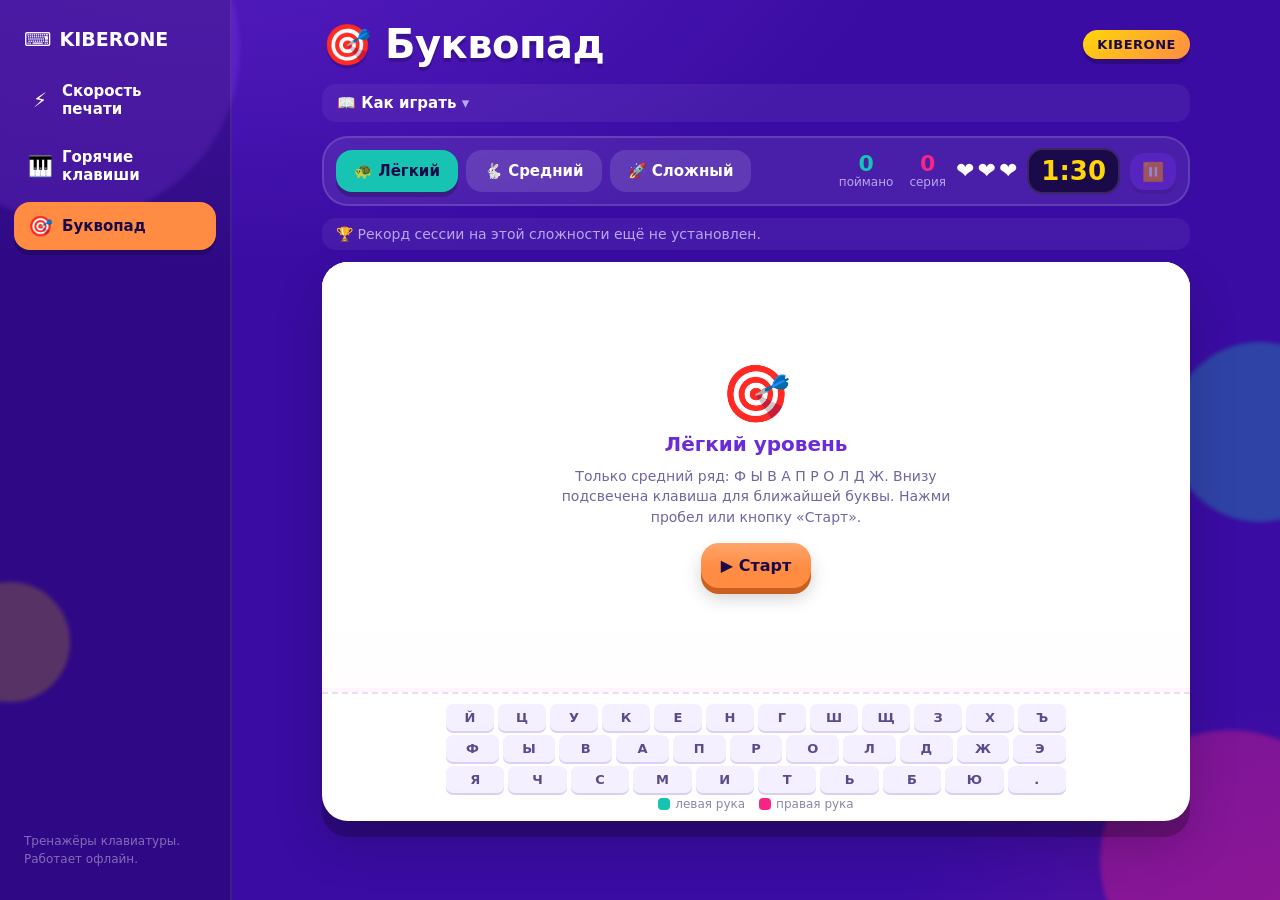
==== game.html @ 8bb919a3 "2.0 new style, new gamemode, bugfix" ====
<!DOCTYPE html>
<html lang="ru">
<head>
<meta charset="utf-8">
<meta name="viewport" content="width=device-width, initial-scale=1, viewport-fit=cover">
<title>🎯 Буквопад — KIBERONE</title>
<link rel="stylesheet" href="styles.css">
</head>
<body class="page-game">
<canvas id="confetti"></canvas>
<div class="blob b1"></div><div class="blob b2"></div><div class="blob b3"></div><div class="blob b4"></div>

<div class="app">
<aside class="side">
  <div class="side-brand"><span>⌨️</span> KIBERONE</div>
  <a class="nav-item" href="typing-trainer.html"><span class="ic">⚡</span> Скорость печати</a>
  <a class="nav-item" href="hotkeys.html"><span class="ic">🎹</span> Горячие клавиши</a>
  <a class="nav-item active" href="game.html"><span class="ic">🎯</span> Буквопад</a>
  <div class="side-foot">Тренажёры клавиатуры.<br>Работает офлайн.</div>
</aside>

<div class="wrap">
  <header>
    <h1><span class="kbd">🎯</span> Буквопад</h1>
    <div class="brand">KIBERONE</div>
  </header>
  <details class="howto" id="howto">
    <summary>📖 Как играть</summary>
    <ul>
      <li>Сверху падают буквы. Нажми нужную клавишу, пока буква не долетела до низа.</li>
      <li>Если на экране две одинаковые буквы, исчезнет та, что ниже.</li>
      <li>Упавшая буква отнимает одну жизнь из трёх. Неверная клавиша жизнь не отнимает, но сбрасывает серию.</li>
      <li>Продержись <b>90 секунд</b>: к концу раунда буквы падают быстрее.</li>
      <li><b>Пробел</b> — старт, <b>Esc</b> — пауза. Раскладку переключать не нужно.</li>
    </ul>
  </details>

  <div class="panel">
    <div class="modes" role="group" aria-label="Сложность">
      <button class="mode teal" id="mEasy" aria-pressed="true">🐢 Лёгкий</button>
      <button class="mode yellow" id="mMedium" aria-pressed="false">🐇 Средний</button>
      <button class="mode pink" id="mHard" aria-pressed="false">🚀 Сложный</button>
    </div>
    <div class="spacer"></div>
    <div class="hud">
      <div class="stats">
        <div class="t"><b id="cCaught">0</b><span>поймано</span></div>
        <div class="p"><b id="cStreak">0</b><span>серия</span></div>
      </div>
      <div class="lives" id="lives" aria-label="Жизни"><span>❤️</span><span>❤️</span><span>❤️</span></div>
      <div class="clock" id="clock"><b id="time">1:30</b><span>осталось</span></div>
      <button class="toggle violet" id="pause" title="Пауза (Esc)" aria-label="Пауза">⏸️</button>
    </div>
  </div>

  <div class="record" id="recordLine"></div>

  <div class="stage" id="stage">
    <div class="field" id="field">
      <div class="overlay" id="overlay">
        <div class="big" id="ovBig">🎯</div>
        <div id="ovText">Нажми пробел, чтобы начать</div>
        <small id="ovSmall"></small>
        <button class="btn orange" id="start">▶️ Старт</button>
      </div>
    </div>

    <div class="kbwrap" id="kbwrap">
      <div class="keyboard show" id="keyboard" aria-hidden="true"></div>
      <div class="kbhint">
        <span><i class="kbdot l"></i> левая рука</span>
        <span><i class="kbdot r"></i> правая рука</span>
      </div>
    </div>

    <div class="results" id="results">
      <h2 id="resTitle">Победа!</h2>
      <p class="rank" id="rank"></p>
      <div class="scores">
        <div class="score t"><b id="rCaught">0</b><span>букв поймано</span></div>
        <div class="score p"><b id="rAcc">0%</b><span>точность</span></div>
        <div class="score"><b id="rStreak">0</b><span>лучшая серия</span></div>
      </div>
      <p class="rec-note" id="recNote"></p>
      <div class="actions">
        <button class="btn orange" id="again">🔄 Играть ещё</button>
      </div>
    </div>
  </div>

</div>
</div>

<script src="common.js"></script>
<script src="game.js"></script>
</body>
</html>
---- styles.css ----
/* ========================================================================
   KIBERONE — тренажёры клавиатуры. Единый файл стилей для всех страниц.
   Общие компоненты — без префикса. Различия страниц заскоуплены классами
   body.page-typing, body.page-hotkeys и body.page-game (класс проставлен в <body>).

   Цвет кнопки задаётся классом-модификатором:
   .teal .pink .yellow .orange .violet .blue .ghost
   Он работает и для .btn, и для .toggle, и для .mode / .nav-item.
   ======================================================================== */


/* ---------- палитра ---------- */
:root{
    --violet:#6C2BD9;
    --deep:#3A0CA3;
    --teal:#17C3B2;
    --pink:#F72585;
    --yellow:#FFD60A;
    --orange:#FF8C42;
    --blue:#4CC9F0;
    --ink:#1B0A4A;
    --paper:#FFFFFF;
    --muted:#B9A7F0;
    --soft:#6E67A0;          /* приглушённый текст на белом */
    --lilac:#F4F0FF;         /* светлые плашки на белом */
    --radius:26px;
    --press:0 6px 0 rgba(0,0,0,.25);
  }


/* ---------- база ---------- */
*{box-sizing:border-box}
html,body{margin:0;padding:0}
body{
    min-height:100vh;
    background:
      radial-gradient(1200px 600px at 15% -10%, rgba(108,43,217,.55), transparent 60%),
      radial-gradient(900px 500px at 110% 110%, rgba(247,37,133,.22), transparent 60%),
      var(--deep);
    background-attachment:fixed;
    color:var(--paper);
    font-family:"Trebuchet MS","Segoe UI",Verdana,system-ui,sans-serif;
    overflow-x:hidden;
  }
button{font-family:inherit;cursor:pointer;border:none}
.spacer{flex:1 1 40px}
#confetti{position:fixed;inset:0;pointer-events:none;z-index:50}

/* декоративные круги */
.blob{position:fixed;border-radius:50%;filter:blur(2px);opacity:.5;z-index:0;pointer-events:none;animation:float 14s ease-in-out infinite}
.b1{width:340px;height:340px;background:var(--violet);top:-120px;left:-100px}
.b2{width:260px;height:260px;background:var(--pink);bottom:-90px;right:-80px;opacity:.35;animation-delay:-4s}
.b3{width:180px;height:180px;background:var(--teal);top:38%;right:-70px;opacity:.3;animation-delay:-8s}
.b4{width:120px;height:120px;background:var(--yellow);bottom:22%;left:-50px;opacity:.25;animation-delay:-11s}


/* ---------- раскладка и боковое меню ---------- */
.app{display:flex;align-items:flex-start;position:relative;z-index:1}
.side{
    position:sticky;top:0;align-self:stretch;
    width:232px;flex:0 0 232px;min-height:100vh;
    background:rgba(0,0,0,.18);
    border-right:2px solid rgba(255,255,255,.08);
    padding:22px 14px;display:flex;flex-direction:column;gap:6px;
  }
.side-brand{font-size:19px;font-weight:bold;padding:6px 10px 14px;display:flex;align-items:center;gap:8px}
.nav-item{
    display:flex;align-items:center;gap:10px;
    padding:12px 14px;border-radius:16px;
    color:#fff;text-decoration:none;font-weight:bold;font-size:15px;
    transition:background .15s ease, transform .1s ease;
  }
.nav-item:hover{background:rgba(255,255,255,.10);transform:translateX(2px)}
.nav-item:focus-visible{outline:3px solid var(--yellow);outline-offset:2px}
.nav-item .ic{font-size:20px;width:24px;text-align:center;flex:0 0 24px}
.nav-item.active{box-shadow:0 5px 0 rgba(0,0,0,.22)}
.page-typing .nav-item.active{background:var(--teal);color:var(--ink)}
.page-hotkeys .nav-item.active{background:var(--pink);color:#fff}
.page-game .nav-item.active{background:var(--orange);color:var(--ink)}
.side-foot{margin-top:auto;font-size:12px;color:rgba(255,255,255,.4);padding:10px;line-height:1.5}

.wrap{flex:1 1 auto;min-width:0;max-width:900px;margin:0 auto;padding:22px 16px 48px}

@media (max-width:860px) {
  .app{flex-direction:column;align-items:stretch}
  .side{
      position:static;width:auto;flex:none;min-height:0;
      flex-direction:row;overflow-x:auto;gap:8px;
      border-right:none;border-bottom:2px solid rgba(255,255,255,.08);
      padding:12px;
    }
  .side-brand, .side-foot{display:none}
  .nav-item{white-space:nowrap;padding:10px 14px}
  .nav-item:hover{transform:none}
}


/* ---------- шапка ---------- */
header{display:flex;flex-wrap:wrap;align-items:center;gap:12px;margin-bottom:18px}
.page-hotkeys header{margin-bottom:14px}
h1{
    font-size:clamp(24px,5vw,40px);
    margin:0;line-height:1.1;letter-spacing:-.5px;
    text-shadow:0 4px 0 rgba(0,0,0,.18);
  }
h1 .kbd{display:inline-block;transform:rotate(-6deg);transition:transform .3s ease}
h1:hover .kbd{transform:rotate(6deg) scale(1.1)}
.brand{
    margin-left:auto;
    background:linear-gradient(135deg,var(--yellow),var(--orange));color:var(--ink);
    font-weight:bold;font-size:13px;letter-spacing:.04em;
    padding:7px 14px;border-radius:999px;
    box-shadow:0 5px 0 rgba(0,0,0,.2);
  }
.lead{margin:0 0 18px;color:var(--muted);font-size:15px;line-height:1.5;max-width:60ch}
.lead b{color:#fff}


/* ---------- панель с переключателями и часами ---------- */
.panel{
    background:rgba(255,255,255,.08);
    border:2px solid rgba(255,255,255,.14);
    border-radius:var(--radius);
    padding:14px;
    display:flex;flex-wrap:wrap;gap:10px;align-items:center;
    margin-bottom:16px;
    backdrop-filter:blur(4px);
  }
.panel-title{font-size:14px;font-weight:bold;color:var(--muted);padding:0 6px}
.modes{display:flex;gap:8px;flex-wrap:wrap}
.clock{
    display:flex;align-items:baseline;gap:6px;
    background:var(--ink);border-radius:16px;padding:8px 16px;
    box-shadow:inset 0 0 0 2px rgba(255,255,255,.12);
  }
.clock.hidden{display:none}
.clock b{font-size:26px;font-variant-numeric:tabular-nums;color:var(--yellow)}
.clock.low b{color:var(--pink);animation:pulse .5s ease-in-out infinite alternate}
.clock span{font-size:13px;color:var(--muted)}


/* ---------- кнопки ----------
   .btn    — крупные «объёмные» кнопки действий
   .mode   — переключатель режима (цвет включается, когда aria-pressed="true")
   .toggle — маленькие кнопки «показать / скрыть» */
.btn{
    --c:var(--teal); --fg:var(--ink); --edge:#0E8C80;
    display:inline-flex;align-items:center;gap:8px;
    border-radius:18px;padding:13px 20px;font-size:16px;font-weight:bold;
    background:linear-gradient(180deg, rgba(255,255,255,.22), rgba(255,255,255,0) 55%), var(--c);
    color:var(--fg);
    box-shadow:0 6px 0 var(--edge), 0 10px 18px rgba(0,0,0,.18);
    transition:transform .1s ease, box-shadow .1s ease, filter .15s ease;
  }
.btn:hover{transform:translateY(-2px);filter:brightness(1.07);box-shadow:0 8px 0 var(--edge), 0 14px 22px rgba(0,0,0,.22)}
.btn:active{transform:translateY(4px);box-shadow:0 2px 0 var(--edge), 0 4px 8px rgba(0,0,0,.18)}

.mode{
    --c:var(--teal); --fg:var(--ink);
    background:rgba(255,255,255,.12);color:#fff;
    border:2px solid transparent;
    border-radius:16px;padding:10px 16px;font-size:15px;font-weight:bold;
    transition:transform .12s ease, background .2s ease, border-color .2s ease;
  }
.mode:hover{transform:translateY(-2px);border-color:var(--c)}
.mode[aria-pressed="true"]{background:var(--c);color:var(--fg);box-shadow:0 5px 0 rgba(0,0,0,.22)}

.toggle{
    --c:var(--violet); --fg:#fff;
    margin-left:auto;
    background:var(--c);color:var(--fg);
    border-radius:14px;padding:8px 14px;font-size:14px;font-weight:bold;
    box-shadow:0 4px 0 rgba(0,0,0,.18);
    transition:transform .1s ease, filter .15s ease;
  }
.toggle:hover{filter:brightness(1.08);transform:translateY(-1px)}
.toggle:active{transform:translateY(3px);box-shadow:0 1px 0 rgba(0,0,0,.18)}
.toggle[aria-pressed="true"]{box-shadow:inset 0 0 0 3px rgba(255,255,255,.55), 0 4px 0 rgba(0,0,0,.18)}

/* цвета-модификаторы */
.teal  {--c:var(--teal);   --fg:var(--ink); --edge:#0E8C80}
.pink  {--c:var(--pink);   --fg:#fff;       --edge:#B0105C}
.yellow{--c:var(--yellow); --fg:var(--ink); --edge:#C9A500}
.orange{--c:var(--orange); --fg:var(--ink); --edge:#C9601E}
.violet{--c:var(--violet); --fg:#fff;       --edge:#43158F}
.blue  {--c:var(--blue);   --fg:var(--ink); --edge:#1E95BA}
.btn.ghost{
    background:rgba(255,255,255,.14);color:#fff;
    box-shadow:none;border:2px solid rgba(255,255,255,.25);
  }

.btn:focus-visible, .mode:focus-visible, .toggle:focus-visible, label.btn:focus-within{
    outline:3px solid var(--yellow);outline-offset:3px;
  }
.actions{display:flex;flex-wrap:wrap;gap:12px;margin-top:22px}


/* ---------- белая карточка задания ---------- */
.stage{
    position:relative;
    background:var(--paper);color:var(--ink);
    border-radius:var(--radius);
    padding:26px 22px;
    box-shadow:0 16px 0 rgba(0,0,0,.22), 0 24px 48px rgba(0,0,0,.18);
    min-height:230px;
  }
.shake{animation:shake .18s}


/* ---------- строка рекорда сессии ---------- */
.record{
    margin:-4px 0 16px;font-size:14px;color:var(--muted);
    background:rgba(255,255,255,.06);border-radius:14px;padding:11px 15px;
    display:flex;align-items:center;gap:8px;flex-wrap:wrap;
  }
.record b{color:var(--yellow);font-variant-numeric:tabular-nums}


/* ---------- результаты ---------- */
.results{display:none;text-align:center}
.results.show{animation:rise .4s ease}
.results.burst h2{animation:burst .55s cubic-bezier(.2,1.4,.4,1)}
.results h2{margin:0 0 4px;font-size:clamp(22px,4vw,30px);color:var(--violet)}
.results .rank{margin:0 0 18px;color:var(--soft);font-size:15px;line-height:1.45}
.scores{display:flex;flex-wrap:wrap;gap:14px;justify-content:center;width:100%}
.score{
    flex:1 1 150px;min-width:140px;
    background:var(--lilac);border-radius:22px;padding:18px 12px;
    border-bottom:5px solid #E2D8FF;
    animation:rise .45s ease both;
  }
.score:nth-child(2){animation-delay:.08s}
.score:nth-child(3){animation-delay:.16s}
.score b{display:block;font-size:clamp(34px,7vw,46px);line-height:1;color:var(--violet);font-variant-numeric:tabular-nums}
.score span{display:block;margin-top:6px;font-size:13px;color:var(--soft)}
.score.t b{color:var(--teal)}
.score.p b{color:var(--pink)}
.rec-note{margin:14px 0 0;font-weight:bold;color:var(--pink);font-size:16px;min-height:1.2em}

/* ---------- схема клавиатуры (печать и игра) ---------- */
.keyboard{display:none;user-select:none}
.keyboard.show{display:block;animation:rise .25s ease}
.krow{display:flex;gap:5px;justify-content:center;margin-bottom:5px}
.key{
    flex:1 1 0;min-width:0;
    background:var(--lilac);color:#5B4B8A;
    border-radius:9px;padding:9px 2px;text-align:center;
    font-size:clamp(11px,1.7vw,15px);font-weight:bold;
    box-shadow:0 2px 0 #DAD0F5;transition:background .12s ease, transform .08s ease, color .12s ease;
  }
.key.wide{flex:2 1 0}
.key.space{flex:6 1 0}
/* подсветка нужной клавиши, цвет по руке */
.key.hl{transform:translateY(1px);box-shadow:0 1px 0 rgba(0,0,0,.2)}
.key.hl.left{background:var(--teal);color:var(--ink)}
.key.hl.right{background:var(--pink);color:#fff}
.key.hl.thumb{background:var(--yellow);color:var(--ink)}
.kbhint{margin-top:8px;font-size:12px;color:#8C86A8;display:flex;gap:14px;flex-wrap:wrap}
.kbhint span{display:inline-flex;align-items:center;gap:5px}
.kbdot{width:12px;height:12px;border-radius:4px;display:inline-block}
.kbdot.l{background:var(--teal)}
.kbdot.r{background:var(--pink)}
.kbdot.t{background:var(--yellow)}

@media (max-width:520px) {
  .key{padding:7px 1px;border-radius:7px}
}

footer{margin-top:26px;font-size:13px;color:rgba(255,255,255,.45);text-align:center}
.pop{animation:pop .28s ease}


/* ---------- анимации ---------- */
@keyframes glow{
    0%,100%{box-shadow:0 0 0 3px rgba(255,214,10,.45)}
    50%{box-shadow:0 0 0 6px rgba(255,214,10,.18)}
  }
@keyframes rise{from{opacity:0;transform:translateY(18px)}to{opacity:1;transform:translateY(0)}}
@keyframes burst{0%{transform:scale(.4);opacity:0}55%{transform:scale(1.18)}100%{transform:scale(1);opacity:1}}
@keyframes shake{25%{transform:translateX(-4px)}75%{transform:translateX(4px)}}
@keyframes pop{0%{transform:scale(1)}45%{transform:scale(1.35)}100%{transform:scale(1)}}
@keyframes flok{0%{background:#fff}40%{background:#DBFFF5}100%{background:#fff}}
@keyframes pulse{from{opacity:1}to{opacity:.55}}
@keyframes float{0%,100%{transform:translate(0,0)}50%{transform:translate(14px,-18px)}}


/* ========================================================================
   Страница «Скорость печати»
   ======================================================================== */

/* полоса оставшегося времени */
.page-typing .bar{height:10px;border-radius:999px;background:rgba(0,0,0,.3);overflow:hidden;margin-bottom:16px}
.page-typing .bar i{display:block;height:100%;width:100%;background:linear-gradient(90deg,var(--teal),var(--blue),var(--yellow));transition:width .25s linear}
.page-typing .bar.low i{background:linear-gradient(90deg,var(--pink),var(--orange),var(--yellow))}

/* текст для набора */
.page-typing .text{
    font-family:"Courier New",Consolas,"DejaVu Sans Mono",monospace;
    font-size:clamp(19px,2.6vw,25px);
    line-height:1.85;
    letter-spacing:.4px;
    white-space:pre-wrap;word-break:break-word;
    max-height:44vh;overflow-y:auto;
    padding-right:6px;
  }
.page-typing .text span{border-radius:5px;padding:1px 0}
.page-typing .text .done{color:var(--teal)}
.page-typing .text .todo{color:#8C86A8}
.page-typing .text .cur{background:var(--yellow);color:var(--ink);box-shadow:0 0 0 3px rgba(255,214,10,.45);border-radius:5px;animation:glow 1.3s ease-in-out infinite}
.page-typing .text .cur.wrong{background:var(--pink);color:#fff;box-shadow:0 0 0 3px rgba(247,37,133,.35);animation:none}
.page-typing .text .cur.space, .page-typing .text .done.space{border-bottom:3px solid currentColor}

.page-typing .capture{position:absolute;opacity:0;width:1px;height:1px;left:-9999px}
.page-typing .hint{margin-top:16px;font-size:14px;color:var(--soft);display:flex;flex-wrap:wrap;gap:8px;align-items:center}
.page-typing .hint kbd{background:#EEE9FF;border-radius:6px;padding:2px 7px;font-family:inherit;font-weight:bold;color:var(--violet)}

/* заставка «Нажми сюда» поверх карточки */
.page-typing .tapme{
    position:absolute;inset:0;border-radius:var(--radius);
    background:rgba(255,255,255,.86);backdrop-filter:blur(2px);
    display:flex;flex-direction:column;align-items:center;justify-content:center;gap:10px;
    color:var(--violet);font-weight:bold;font-size:18px;text-align:center;padding:20px;
    cursor:text;
  }
.page-typing .tapme small{font-weight:normal;color:var(--soft);font-size:14px;max-width:36ch}
.page-typing .tapme.hidden{display:none}

/* загрузка своих текстов */
.page-typing .filerow{margin-top:16px;display:flex;flex-wrap:wrap;gap:10px;align-items:center;font-size:14px;color:var(--muted)}
.page-typing label.btn{cursor:pointer}
.page-typing input[type=file]{display:none}

/* результаты */
.page-typing .results{padding:8px 0 4px}
.page-typing .results.show{display:block}
.page-typing .stage.finished .text, .page-typing .stage.finished .hint{display:none}

/* всплывающие сообщения: плашка внизу экрана, НЕ перекрывает набираемый текст */
.page-typing .toast{
    position:fixed;bottom:24px;left:50%;transform:translateX(-50%) translateY(14px);
    background:var(--violet);color:#fff;font-weight:bold;font-size:16px;
    padding:11px 22px;border-radius:999px;box-shadow:0 10px 26px rgba(0,0,0,.35);
    opacity:0;pointer-events:none;transition:opacity .25s ease, transform .25s ease;
    z-index:60;white-space:nowrap;max-width:92vw;overflow:hidden;text-overflow:ellipsis;
  }
.page-typing .toast.show{opacity:1;transform:translateX(-50%) translateY(0)}
.page-typing .toast.teal{background:var(--teal);color:var(--ink)}
.page-typing .toast.pink{background:var(--pink);color:#fff}
.page-typing .toast.yellow{background:var(--yellow);color:var(--ink)}

/* серия без ошибок */
.page-typing .streak{margin-top:14px;font-size:14px;color:var(--soft);display:flex;align-items:center;gap:8px}
.page-typing .streak b{color:var(--pink);font-variant-numeric:tabular-nums;font-size:16px}
.page-typing .streak.hot b{color:var(--violet)}
.page-typing .streak.hot::after{content:"🔥"}

/* схема клавиатуры */
.page-typing .kbwrap{margin-top:18px;border-top:2px dashed #E5DEFA;padding-top:14px}
.page-typing .kbhead{display:flex;align-items:center;gap:10px;flex-wrap:wrap;margin-bottom:10px}
.page-typing .kbhead .kbtitle{font-size:14px;color:var(--soft);font-weight:bold}


/* ========================================================================
   Страница «Горячие клавиши»
   ======================================================================== */

/* строка рекорда: по умолчанию спокойная, с рекордом — яркая крупная плашка */
.page-hotkeys .record{margin:-2px 0 18px;border-radius:16px;padding:12px 16px;gap:10px}
.page-hotkeys .record .rec-cup{font-size:20px;line-height:1}
.page-hotkeys .record .rec-empty{color:var(--muted)}
.page-hotkeys .record.has{
    background:linear-gradient(90deg, rgba(255,214,10,.22), rgba(247,37,133,.18));
    border:2px solid rgba(255,214,10,.55);
    box-shadow:0 6px 0 rgba(0,0,0,.18);
    padding:16px 20px;gap:14px;
  }
.page-hotkeys .record.has .rec-cup{font-size:34px}
.page-hotkeys .record.has .rec-label{font-size:13px;text-transform:uppercase;letter-spacing:.08em;color:var(--muted);font-weight:bold}
.page-hotkeys .record.has .rec-main{font-size:clamp(22px,4vw,30px);font-weight:bold;color:#fff;line-height:1}
.page-hotkeys .record.has .rec-main b{font-size:1.15em}
.page-hotkeys .record.has .rec-sub{margin-left:auto;background:rgba(0,0,0,.25);border-radius:999px;
    padding:6px 14px;font-size:14px;font-weight:bold;color:#fff}
@media (max-width:520px) {
  .page-hotkeys .record.has .rec-sub{margin-left:0}
}

/* карточка задания */
.page-hotkeys .stage{
    padding:30px 22px;min-height:300px;text-align:center;
    display:flex;flex-direction:column;align-items:center;justify-content:center;gap:14px;
  }
.page-hotkeys .stage.flash-ok{animation:flok .3s}
.page-hotkeys .live{display:flex;flex-direction:column;align-items:center;gap:14px}
.page-hotkeys .stage.finished .live{display:none}
.page-hotkeys .task-emoji{font-size:clamp(46px,10vw,72px);line-height:1}
.page-hotkeys .task-name{font-size:clamp(26px,5vw,38px);font-weight:bold;color:var(--violet);margin:0}
.page-hotkeys .task-desc{font-size:15px;color:var(--soft);margin:0}

/* клавиши сочетания */
.page-hotkeys .caps{display:flex;gap:10px;align-items:center;justify-content:center;flex-wrap:wrap;margin-top:6px;min-height:60px}
.page-hotkeys .caps.dim{opacity:.15;filter:grayscale(1)}
.page-hotkeys .cap{background:var(--lilac);color:#4B3B7A;border-radius:12px;padding:12px 18px;font-size:clamp(16px,3vw,22px);
    font-weight:bold;box-shadow:0 4px 0 #DAD0F5;min-width:52px}
.page-hotkeys .cap.mod{background:var(--teal);color:var(--ink);box-shadow:0 4px 0 #0FA595}
.page-hotkeys .caps .plus{font-size:22px;color:#B7ACD8;font-weight:bold}
.page-hotkeys .caps-hidden{color:#B7ACD8;font-size:15px}

.page-hotkeys .feedback{font-size:18px;font-weight:bold;min-height:26px;margin-top:4px}
.page-hotkeys .feedback.ok{color:var(--teal)}
.page-hotkeys .feedback.bad{color:var(--pink)}
.page-hotkeys .counters{display:flex;gap:22px;justify-content:center;color:var(--soft);font-size:14px;flex-wrap:wrap}
.page-hotkeys .counters b{display:block;font-size:26px;color:var(--violet);font-variant-numeric:tabular-nums;line-height:1}
.page-hotkeys .counters .t b{color:var(--teal)}
.page-hotkeys .counters .p b{color:var(--pink)}

/* результаты */
.page-hotkeys .results.show{display:flex;flex-direction:column;gap:6px;align-items:center;width:100%}
.page-hotkeys .results h2{margin:0}
.page-hotkeys .results .rank{margin:2px 0 12px}
.page-hotkeys .score{flex:1 1 130px;min-width:120px;padding:16px 12px}
.page-hotkeys .score b{font-size:clamp(30px,7vw,42px)}
.page-hotkeys .rec-note{margin:12px 0 0}

/* шпаргалка */
.page-hotkeys .cheat{margin-top:22px}
.page-hotkeys .cheat-head{display:flex;align-items:center;gap:10px;margin-bottom:10px}
.page-hotkeys .cheat-head .t{font-size:14px;color:var(--muted);font-weight:bold}
.page-hotkeys .cheat-grid{display:none;grid-template-columns:repeat(auto-fill,minmax(200px,1fr));gap:8px}
.page-hotkeys .cheat-grid.show{display:grid;animation:rise .25s ease}
.page-hotkeys .cheat-item{background:rgba(255,255,255,.07);border:2px solid transparent;border-radius:14px;padding:10px 12px;
    display:flex;align-items:center;gap:10px;transition:border-color .15s ease, background .15s ease}
.page-hotkeys .cheat-item:hover{background:rgba(255,255,255,.11);border-color:rgba(76,201,240,.5)}
.page-hotkeys .cheat-item .ce{font-size:22px}
.page-hotkeys .cheat-item .cn{font-weight:bold;font-size:14px}
.page-hotkeys .cheat-item .ck{font-size:12px;color:var(--muted);margin-top:2px}
.page-hotkeys .cheat-item .star{color:var(--yellow)}


/* ========================================================================
   Страница «Буквопад» (игра)
   ======================================================================== */

/* «Как играть»: свёрнуто, чтобы поле помещалось на экран */
.page-game .howto{margin:0 0 14px;background:rgba(255,255,255,.06);border-radius:14px;color:var(--muted);font-size:15px}
.page-game .howto summary{cursor:pointer;padding:10px 15px;font-weight:bold;color:#fff;list-style:none;user-select:none}
.page-game .howto summary::-webkit-details-marker{display:none}
.page-game .howto summary::after{content:" ▾";color:var(--muted)}
.page-game .howto[open] summary::after{content:" ▴"}
.page-game .howto summary:focus-visible{outline:3px solid var(--yellow);outline-offset:2px;border-radius:14px}
.page-game .howto ul{margin:0;padding:0 18px 12px 36px;line-height:1.55}
.page-game .howto b{color:#fff}

/* верхняя панель: сложность, счёт, жизни, время, пауза */
.page-game .panel{padding:10px 12px;margin-bottom:12px}
.page-game .hud{display:flex;align-items:center;gap:10px;margin-left:auto}   /* счёт, жизни, время и пауза переносятся вместе */
.page-game .stats{display:flex;gap:16px;font-size:12px;color:var(--muted);text-align:center}
.page-game .stats b{display:block;font-size:22px;line-height:1;font-variant-numeric:tabular-nums}
.page-game .stats .t b{color:var(--teal)}
.page-game .stats .p b{color:var(--pink)}
.page-game .lives{display:flex;gap:3px;font-size:22px;line-height:1}
.page-game .lives span{transition:opacity .2s ease, filter .2s ease}
.page-game .lives span.lost{opacity:.25;filter:grayscale(1)}
.page-game .toggle{margin-left:0;font-size:18px;padding:8px 12px}
.page-game .clock{padding:8px 14px}
.page-game .clock span{display:none}   /* в игре без подписи «осталось», чтобы панель уместилась в строку */
.page-game .toggle:disabled{opacity:.45;cursor:default;filter:none;transform:none}
.page-game .record{margin:0 0 12px;padding:8px 14px}

/* игровое поле: высота подстраивается под окно, чтобы всё помещалось без прокрутки */
.page-game .stage{padding:0;overflow:hidden;min-height:0}
.page-game .field{position:relative;overflow:hidden;
    height:clamp(260px, calc(100vh - 330px), 560px);
    background:linear-gradient(180deg,#fff 0%,#fff 82%,#FFE3EF 100%)}
.page-game .stage.with-hint .field{height:clamp(220px, calc(100vh - 470px), 460px)}
.page-game .field::after{content:"";position:absolute;left:0;right:0;bottom:0;height:4px;background:var(--pink);opacity:.5}
.page-game .letter{
    position:absolute;top:0;width:58px;height:58px;margin-left:-29px;
    display:flex;align-items:center;justify-content:center;
    background:var(--lilac);color:var(--violet);border-radius:16px;
    font-size:30px;font-weight:bold;box-shadow:0 4px 0 #DAD0F5;
    will-change:transform;
  }
.page-game .letter.low{background:var(--yellow);color:var(--ink);box-shadow:0 4px 0 #C9A500}
.page-game .letter.hit{background:var(--teal);color:var(--ink);box-shadow:none;animation:hit .25s ease forwards}
.page-game .letter.miss{background:var(--pink);color:#fff;box-shadow:none;animation:miss .35s ease forwards}
.page-game .field.shake{animation:shake .18s}

/* заставка поверх поля: старт, отсчёт, пауза */
.page-game .overlay{
    position:absolute;inset:0;z-index:2;
    background:rgba(255,255,255,.92);
    display:flex;flex-direction:column;align-items:center;justify-content:center;gap:10px;
    color:var(--violet);font-weight:bold;font-size:20px;text-align:center;padding:16px;
    cursor:pointer;
  }
.page-game .overlay.hidden{display:none}
.page-game .overlay small{font-weight:normal;color:var(--soft);font-size:14px;max-width:44ch;line-height:1.45}
.page-game .overlay .big{font-size:56px;line-height:1;color:var(--orange)}
.page-game .overlay .btn{margin-top:6px}
.page-game .overlay .btn[hidden]{display:none}

/* подсказка-клавиатура (только в лёгком режиме): компактная, без ряда с пробелом */
.page-game .kbwrap{padding:10px 16px 10px;border-top:2px dashed #E5DEFA}
.page-game .kbwrap[hidden]{display:none}
.page-game .keyboard{max-width:620px;margin:0 auto}
.page-game .krow{gap:4px;margin-bottom:4px}
.page-game .krow:last-child{display:none}
.page-game .key{padding:6px 2px;font-size:13px;border-radius:7px;transition:none}   /* подсветка без задержки */
.page-game .kbhint{justify-content:center;margin-top:4px}

/* результаты */
.page-game .results{padding:22px 22px}
.page-game .results.show{display:block}
.page-game .results .actions{justify-content:center;margin-top:16px}
.page-game .stage.finished .field, .page-game .stage.finished .kbwrap{display:none}

@media (max-width:860px) {
  .page-game .field{height:clamp(260px, calc(100vh - 400px), 520px)}
  .page-game .stage.with-hint .field{height:clamp(220px, calc(100vh - 540px), 420px)}
}

@keyframes hit{to{transform:var(--at) scale(1.5);opacity:0}}
@keyframes miss{to{opacity:0}}


/* ---------- меньше движения, если так настроена система ---------- */
@media (prefers-reduced-motion: reduce) {
  .blob, .shake, .pop, .clock.low b,
  .results.show, .results.burst h2, .score,
  .page-typing .text .cur, .keyboard.show,
  .page-hotkeys .stage.flash-ok, .page-hotkeys .cheat-grid.show,
  .page-game .field.shake{animation:none}
  .page-game .letter.hit, .page-game .letter.miss{animation:none;opacity:0}
  .btn:hover, .btn:active, .mode:hover, .toggle:hover, .toggle:active,
  .nav-item:hover{transform:none}
  h1:hover .kbd{transform:rotate(-6deg)}
}
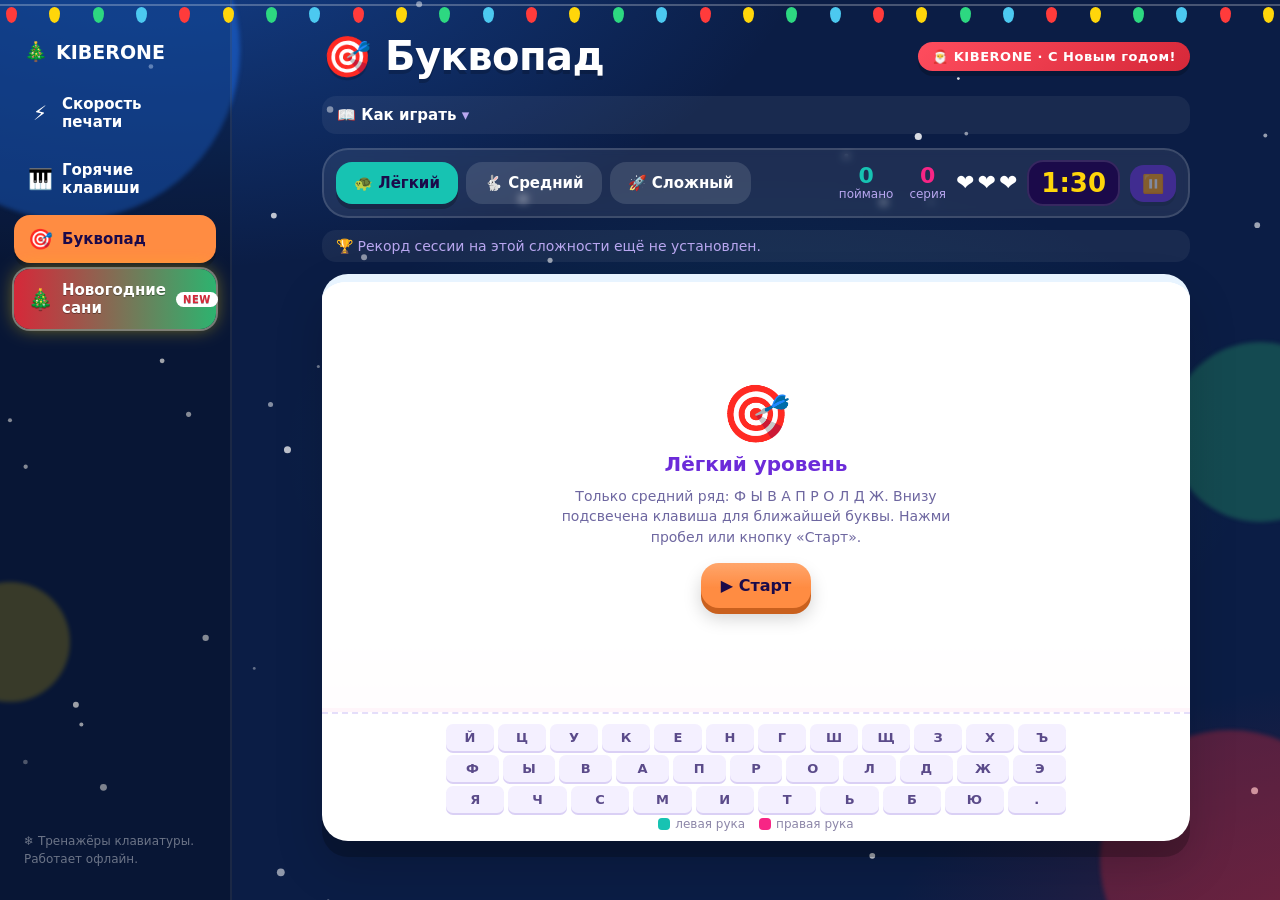
==== commit fe34e801: "2.2 обновление интерфейса и правки Co-Authored-By: Claude Haiku 5.5 <noreply@anthropic.com>" ====
--- a/game.html
+++ b/game.html
@@ -16,6 +16,7 @@
   <a class="nav-item" href="typing-trainer.html"><span class="ic">⚡</span> Скорость печати</a>
   <a class="nav-item" href="hotkeys.html"><span class="ic">🎹</span> Горячие клавиши</a>
   <a class="nav-item active" href="game.html"><span class="ic">🎯</span> Буквопад</a>
+  <a class="nav-item festive" href="newyear.html"><span class="ic">🎄</span> Новогодние сани<em class="new-badge">NEW</em></a>
   <div class="side-foot">Тренажёры клавиатуры.<br>Работает офлайн.</div>
 </aside>
 
--- a/styles.css
+++ b/styles.css
@@ -535,3 +535,233 @@
   .nav-item:hover{transform:none}
   h1:hover .kbd{transform:rotate(-6deg)}
 }
+
+
+/* ========================================================================
+   Защита от «стучания» по клавишам: окно «Стоп!» (common.js → mashGuard)
+   ======================================================================== */
+.mash{
+    position:fixed;inset:0;z-index:80;display:none;
+    align-items:center;justify-content:center;padding:16px;
+    background:rgba(20,6,50,.72);backdrop-filter:blur(3px);
+  }
+.mash.show{display:flex}
+.mash-card{
+    background:var(--paper);color:var(--ink);text-align:center;
+    border-radius:var(--radius);padding:28px 26px 26px;max-width:460px;width:100%;
+    box-shadow:0 14px 0 rgba(0,0,0,.25), 0 24px 48px rgba(0,0,0,.3);
+    border-top:10px solid var(--pink);
+    animation:burst .45s cubic-bezier(.2,1.4,.4,1);
+  }
+.mash-ic{font-size:64px;line-height:1;animation:wave .6s ease-in-out 2}
+.mash h2{margin:10px 0 8px;color:var(--pink);font-size:clamp(22px,4vw,28px)}
+.mash-why{margin:0 0 8px;font-size:17px;font-weight:bold;color:var(--ink);line-height:1.4}
+.mash-tip{margin:0 0 18px;font-size:15px;color:var(--soft);line-height:1.45}
+.mash-go:disabled{filter:grayscale(.7);opacity:.6;cursor:default;transform:none}
+@keyframes wave{0%,100%{transform:rotate(0)}30%{transform:rotate(-14deg)}70%{transform:rotate(14deg)}}
+
+
+/* ========================================================================
+   Новогоднее оформление (common.js → NEW_YEAR = true ставит body.newyear)
+   ======================================================================== */
+.newyear{
+    --deep:#0B1D45;
+    background:
+      radial-gradient(1100px 600px at 12% -10%, rgba(31,111,235,.45), transparent 60%),
+      radial-gradient(900px 520px at 110% 110%, rgba(214,40,57,.28), transparent 60%),
+      radial-gradient(700px 400px at 60% 50%, rgba(23,195,178,.10), transparent 70%),
+      var(--deep);
+    background-attachment:fixed;
+  }
+#snow{position:fixed;inset:0;pointer-events:none;z-index:0}
+.newyear .b1{background:#1F6FEB}
+.newyear .b2{background:#D62839}
+.newyear .b3{background:#2DB36F}
+.newyear .b4{background:#FFD60A}
+
+/* гирлянда по верху экрана */
+.garland{
+    position:fixed;top:0;left:0;right:0;height:26px;z-index:40;pointer-events:none;
+    display:flex;justify-content:space-between;overflow:hidden;padding:0 6px;
+    background:radial-gradient(ellipse at 50% -40%, rgba(0,0,0,.35) 0 2px, transparent 3px) 0 0/46px 30px;
+  }
+.garland::before{content:"";position:absolute;left:0;right:0;top:4px;height:2px;background:rgba(255,255,255,.25)}
+.bulb{position:relative;top:7px;width:11px;height:16px;border-radius:50% 50% 50% 50% / 40% 40% 60% 60%;flex:0 0 11px;animation:twinkle 1.6s ease-in-out infinite}
+.bulb.c0{background:#FF3B3B;color:#FF3B3B}
+.bulb.c1{background:#FFD60A;color:#FFD60A;animation-delay:-.4s}
+.bulb.c2{background:#2DD881;color:#2DD881;animation-delay:-.8s}
+.bulb.c3{background:#4CC9F0;color:#4CC9F0;animation-delay:-1.2s}
+@keyframes twinkle{0%,100%{opacity:1;box-shadow:0 0 10px 2px currentColor}50%{opacity:.35;box-shadow:none}}
+
+.newyear .wrap{padding-top:34px}
+.newyear .side{padding-top:34px;background:rgba(0,0,0,.22)}
+.newyear .side-brand span{display:none}
+.newyear .side-brand::before{content:"🎄"}
+.newyear .brand{background:linear-gradient(135deg,#FF4D5E,#D62839);color:#fff}
+.newyear .brand::before{content:"🎅 "}
+.newyear .brand::after{content:" · С Новым годом!"}
+.newyear h1{position:relative}
+/* «снежная шапка» на белых карточках */
+.newyear .stage{border-top:8px solid #E8F4FF}
+.newyear .stage::before{
+    content:"";position:absolute;left:18px;right:18px;top:-14px;height:14px;z-index:3;pointer-events:none;
+    background:radial-gradient(circle at 10px 14px, #fff 9px, transparent 10px) 0 0/26px 14px repeat-x;
+  }
+.newyear .side-foot::before{content:"❄️ ";}
+
+/* пункт меню «Новогодние сани»: всегда светится праздничными цветами */
+.nav-item.festive{
+    position:relative;
+    background:linear-gradient(90deg,#D62839,#2DB36F,#FFD60A,#D62839);
+    background-size:300% 100%;
+    color:#fff;text-shadow:0 1px 0 rgba(0,0,0,.35);
+    box-shadow:0 0 0 2px rgba(255,255,255,.35), 0 0 18px rgba(255,214,10,.45);
+    animation:festive 5s linear infinite, festglow 1.8s ease-in-out infinite alternate;
+  }
+.nav-item.festive:hover{background-size:300% 100%;filter:brightness(1.1)}
+.nav-item.festive.active{box-shadow:0 0 0 3px #fff, 0 0 26px rgba(255,214,10,.7), 0 5px 0 rgba(0,0,0,.22)}
+.new-badge{
+    margin-left:auto;font-style:normal;font-size:10px;letter-spacing:.06em;
+    background:#fff;color:#D62839;border-radius:999px;padding:2px 7px;
+    animation:pop 1.6s ease-in-out infinite;
+  }
+@keyframes festive{from{background-position:0 0}to{background-position:300% 0}}
+@keyframes festglow{from{box-shadow:0 0 0 2px rgba(255,255,255,.35), 0 0 10px rgba(255,214,10,.3)}to{box-shadow:0 0 0 2px rgba(255,255,255,.6), 0 0 24px rgba(255,214,10,.75)}}
+
+
+/* ========================================================================
+   Страница «Новогодние сани» (игра)
+   ======================================================================== */
+.page-newyear .howto{margin:0 0 14px;background:rgba(255,255,255,.06);border-radius:14px;color:var(--muted);font-size:15px}
+.page-newyear .howto summary{cursor:pointer;padding:10px 15px;font-weight:bold;color:#fff;list-style:none;user-select:none}
+.page-newyear .howto summary::-webkit-details-marker{display:none}
+.page-newyear .howto summary::after{content:" ▾";color:var(--muted)}
+.page-newyear .howto[open] summary::after{content:" ▴"}
+.page-newyear .howto ul{margin:0;padding:0 18px 12px 36px;line-height:1.55}
+.page-newyear .howto b{color:#fff}
+
+.page-newyear .panel{padding:10px 12px;margin-bottom:12px}
+.page-newyear .hud{display:flex;align-items:center;gap:10px;margin-left:auto;flex-wrap:wrap}
+.page-newyear .stats{display:flex;gap:16px;font-size:12px;color:var(--muted);text-align:center}
+.page-newyear .stats b{display:block;font-size:22px;line-height:1;font-variant-numeric:tabular-nums}
+.page-newyear .stats .t b{color:var(--teal)}
+.page-newyear .stats .p b{color:var(--yellow)}
+.page-newyear .lives{display:flex;gap:2px;font-size:20px;line-height:1}
+.page-newyear .lives span{transition:opacity .2s ease, filter .2s ease}
+.page-newyear .lives span.lost{opacity:.2;filter:grayscale(1)}
+.page-newyear .toggle{margin-left:0;font-size:18px;padding:8px 12px}
+.page-newyear .toggle:disabled{opacity:.45;cursor:default;filter:none;transform:none}
+.page-newyear .clock{padding:8px 14px}
+.page-newyear .clock span{display:none}
+.page-newyear .record{margin:0 0 12px;padding:8px 14px}
+
+.page-newyear .stage{padding:0;overflow:visible;min-height:0}
+.page-newyear .field{
+    position:relative;overflow:hidden;border-radius:var(--radius) var(--radius) 0 0;
+    height:clamp(210px, calc(100vh - 490px), 460px);
+    background:linear-gradient(180deg,#0F2A5F 0%,#24508F 60%,#9CC7F0 88%,#F2F8FF 88%,#FFFFFF 100%);
+  }
+.page-newyear .lanes{position:absolute;inset:0;display:flex;pointer-events:none}
+.page-newyear .lane{flex:1 1 0;border-right:1px dashed rgba(255,255,255,.10);transition:background .2s ease}
+.page-newyear .lane:last-child{border-right:none}
+.page-newyear .lane.target{background:linear-gradient(180deg,transparent 40%,rgba(255,214,10,.22))}
+.page-newyear .lane.here{background:linear-gradient(180deg,transparent 60%,rgba(45,216,129,.25))}
+.page-newyear .lane.here.target{background:linear-gradient(180deg,transparent 30%,rgba(45,216,129,.45))}
+
+.page-newyear .sled{
+    position:absolute;bottom:4px;height:64px;width:80px;margin-left:-40px;
+    display:flex;align-items:center;justify-content:center;
+    font-size:54px;line-height:1;transition:left .22s ease;z-index:1;
+    filter:drop-shadow(0 4px 0 rgba(0,0,0,.18));
+  }
+.page-newyear .sled-body{display:inline-block;transform:scaleX(-1)}
+
+.page-newyear .gift{
+    position:absolute;top:0;width:54px;height:54px;
+    display:flex;align-items:center;justify-content:center;
+    font-size:40px;line-height:1;will-change:transform;
+    filter:drop-shadow(0 3px 2px rgba(0,0,0,.3));
+  }
+.page-newyear .gift b{
+    position:absolute;right:-12px;top:-6px;font-size:13px;
+    background:var(--yellow);color:var(--ink);border-radius:999px;padding:2px 6px;
+  }
+.page-newyear .gift.hit{animation:gifthit .4s ease forwards}
+.page-newyear .gift.miss{animation:miss .45s ease forwards;filter:grayscale(1)}
+.page-newyear .plus{
+    position:absolute;bottom:76px;transform:translateX(-50%);
+    font-weight:bold;font-size:22px;pointer-events:none;
+    animation:floatup .9s ease forwards;
+  }
+.page-newyear .plus.ok{color:#2DD881;text-shadow:0 2px 0 rgba(0,0,0,.3)}
+.page-newyear .plus.bad{color:#FF6B7A;text-shadow:0 2px 0 rgba(0,0,0,.3)}
+
+/* строка со словами под полем */
+.page-newyear .wordbar{
+    display:grid;grid-template-columns:1fr auto 1fr;gap:12px;align-items:stretch;
+    padding:14px;border-top:3px dashed #E5DEFA;
+  }
+.page-newyear .word{
+    display:flex;align-items:center;gap:10px;justify-content:center;flex-wrap:wrap;
+    background:var(--lilac);border-radius:18px;padding:12px 14px;
+    border-bottom:5px solid #DAD0F5;transition:opacity .15s ease, background .15s ease;
+    min-height:68px;
+  }
+.page-newyear .word .arrow{font-size:24px}
+.page-newyear .word .w{
+    font-family:"Courier New",Consolas,"DejaVu Sans Mono",monospace;
+    font-size:clamp(20px,3.2vw,30px);font-weight:bold;letter-spacing:2px;color:#5B4B8A;
+  }
+.page-newyear .word .w i{font-style:normal;border-radius:5px;padding:0 1px}
+.page-newyear .word .w i.ok{color:var(--teal)}
+.page-newyear .word .w i.cur{background:var(--yellow);color:var(--ink)}
+.page-newyear .word.tier1{background:#E6FBF3;border-bottom-color:#B8EED8}
+.page-newyear .word.tier2{background:#FFF6D6;border-bottom-color:#F3DF94}
+.page-newyear .word.tier3{background:#FFE3E7;border-bottom-color:#F6B3BD}
+.page-newyear .word.dim{opacity:.35}
+.page-newyear .word.blocked{opacity:.35;background:#EEE;border-bottom-color:#DDD}
+.page-newyear .word.blocked .w{font-family:inherit;font-size:16px;letter-spacing:0;color:#888}
+.page-newyear .typed{
+    display:flex;flex-direction:column;align-items:center;justify-content:center;
+    min-width:120px;padding:6px 10px;color:var(--soft);
+  }
+.page-newyear .typed-label{font-size:12px}
+.page-newyear .typed b{font-family:"Courier New",Consolas,monospace;font-size:24px;color:var(--violet);letter-spacing:2px}
+.page-newyear .wordbar.shake{animation:shake .18s}
+
+.page-newyear .overlay{
+    position:absolute;inset:0;z-index:2;
+    background:rgba(255,255,255,.92);
+    display:flex;flex-direction:column;align-items:center;justify-content:center;gap:10px;
+    color:var(--violet);font-weight:bold;font-size:20px;text-align:center;padding:16px;cursor:pointer;
+  }
+.page-newyear .overlay.hidden{display:none}
+.page-newyear .overlay small{font-weight:normal;color:var(--soft);font-size:14px;max-width:46ch;line-height:1.45}
+.page-newyear .overlay .big{font-size:56px;line-height:1;color:#D62839}
+.page-newyear .overlay .btn[hidden]{display:none}
+
+.page-newyear .results{padding:22px}
+.page-newyear .results.show{display:block}
+.page-newyear .results h2{color:#D62839}
+.page-newyear .results .actions{justify-content:center;margin-top:16px}
+.page-newyear .score{flex:1 1 120px;min-width:110px}
+.page-newyear .stage.finished .field, .page-newyear .stage.finished .wordbar{display:none}
+.page-newyear .nav-item.festive.active{color:#fff}
+
+@media (max-width:640px) {
+  .page-newyear .wordbar{grid-template-columns:1fr 1fr}
+  .page-newyear .typed{grid-column:1 / -1;order:3}
+}
+@media (max-width:860px) {
+  .page-newyear .field{height:clamp(210px, calc(100vh - 540px), 420px)}
+}
+
+@keyframes gifthit{to{transform:var(--at) scale(.3) translateY(60px);opacity:0}}
+@keyframes floatup{from{opacity:1;margin-bottom:0}to{opacity:0;margin-bottom:50px}}
+
+@media (prefers-reduced-motion: reduce) {
+  .bulb, .nav-item.festive, .new-badge, .mash-card, .mash-ic, .page-newyear .plus,
+  .page-newyear .wordbar.shake{animation:none}
+  .page-newyear .gift.hit, .page-newyear .gift.miss{animation:none;opacity:0}
+  .page-newyear .sled{transition:none}
+}
